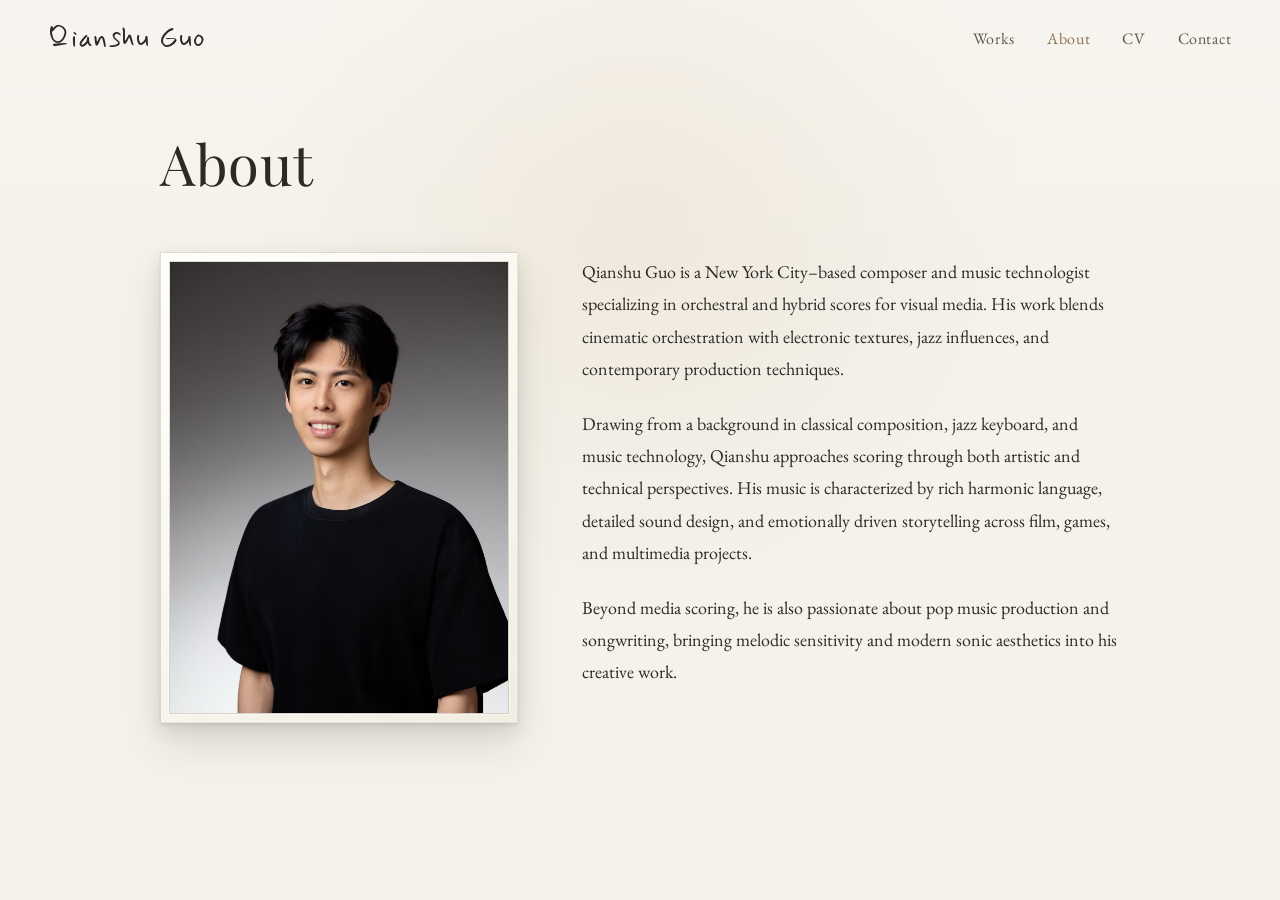
==== about.html @ dd4b8d8b "Refine typography and page atmosphere" ====
<!DOCTYPE html>
<html lang='en'>
<head>
    <title>About — Qianshu Guo</title>
    <meta charset='utf-8'>
    <meta name='viewport' content='width=device-width, initial-scale=1' />
    <meta name='theme-color' content='#f5f2eb'/>
    <link rel="preload" href="assets/fonts/Mynerve-Qianshu.woff2?v=2" as="font" type="font/woff2" crossorigin>
    <link rel="preload" href="assets/fonts/CormorantGaramond-MediumItalic.woff2" as="font" type="font/woff2" crossorigin>
    <link rel="preload" href="assets/fonts/PlayfairDisplay-Regular.woff2" as="font" type="font/woff2" crossorigin>
    <link rel="preload" href="assets/fonts/EBGaramond-Regular.woff2" as="font" type="font/woff2" crossorigin>
    <link href="assets/fonts/fonts.css" rel="stylesheet">
    <link href="assets/site.css" rel="stylesheet">
    <style>
        .site-nav {
            display: flex;
            justify-content: space-between;
            align-items: center;
            padding: 24px 48px;
        }
        .site-nav .name {
            display: inline-block;
            font-family: 'Mynerve', cursive;
            font-size: 17px;
            font-weight: 500;
            letter-spacing: .04em;
            text-decoration: none;
            color: var(--text);
            transform: scale(1.65);
            transform-origin: left center;
            transition: color 0.42s ease;
        }
        .site-nav .name:hover { color: var(--accent-hover); }
        .site-nav .links {
            display: flex;
            gap: 32px;
        }
        .site-nav .links a {
            font-size: 16px;
            color: var(--link);
            text-decoration: none;
            letter-spacing: .04em;
            transition: color 0.42s ease, transform 0.32s ease;
        }
        .site-nav .links a:hover {
            color: var(--accent-hover);
            transform: translateY(-1px);
        }
        .site-nav .links a[aria-current="page"] {
            color: var(--accent);
        }
        .site-nav .links a:focus-visible {
            outline: 1px solid rgba(138, 114, 82, 0.45);
            outline-offset: 4px;
        }

        .page-content {
            max-width: 1040px;
            margin: 0 auto;
            padding: 38px 40px 100px;
        }

        .page-title {
            font-family: 'Playfair Display', serif;
            font-size: clamp(36px, 5vw, 56px);
            font-weight: 400;
            margin-bottom: 42px;
            letter-spacing: .01em;
        }

        .about-layout {
            display: grid;
            grid-template-columns: minmax(250px, 0.8fr) minmax(0, 1.2fr);
            gap: clamp(40px, 5.5vw, 64px);
            align-items: start;
        }

        .about-portrait {
            margin: 0;
            padding: 8px;
            background:
                linear-gradient(
                    145deg,
                    rgba(255, 255, 250, 0.98),
                    rgba(241, 236, 224, 0.92)
                );
            border: 1px solid rgba(65, 58, 48, 0.14);
            border-radius: 1px;
            box-shadow:
                inset 0 1px 0 rgba(255, 255, 255, 0.95),
                inset 0 0 0 1px rgba(255, 255, 255, 0.32),
                0 2px 3px rgba(65, 58, 48, 0.09),
                0 8px 18px rgba(65, 58, 48, 0.11),
                0 22px 44px rgba(65, 58, 48, 0.13);
        }

        .about-portrait img {
            display: block;
            width: 100%;
            height: auto;
            border: 1px solid rgba(49, 44, 38, 0.16);
            box-shadow: 0 0 0 1px rgba(255, 255, 255, 0.42);
        }

        .about-copy {
            padding-top: 4px;
        }

        .about-copy p {
            font-size: 18px;
            line-height: 1.8;
            margin-bottom: 22px;
        }

        .about-copy p:last-child {
            margin-bottom: 0;
        }

        @media (max-width: 760px) {
            .about-layout {
                grid-template-columns: 1fr;
                gap: 36px;
            }

            .about-portrait {
                width: min(100%, 430px);
            }

            .about-copy {
                padding-top: 0;
            }
        }

        @media (max-width: 600px) {
            .site-nav { padding: 20px 24px; }
            .page-content { padding: 32px 24px 80px; }
            .site-nav .links { gap: 20px; }
            .page-title { margin-bottom: 32px; }
            .about-layout { gap: 30px; }
        }

        @media (prefers-reduced-motion: reduce) {
            .site-nav .name,
            .site-nav .links a {
                transition: none;
            }
            .site-nav .links a:hover { transform: none; }
        }
    </style>
</head>
<body class="inner-page">

    <nav class="site-nav">
        <a class="name" href="index.html">Qianshu Guo</a>
        <div class="links">
            <a href="works.html">Works</a>
            <a href="about.html" aria-current="page">About</a>
            <a href="cv.html">CV</a>
            <a href="contact.html">Contact</a>
        </div>
    </nav>

    <div class="page-content">
        <div class="page-title">About</div>
        <div class="about-layout">
            <figure class="about-portrait">
                <img
                    src="assets/pics/26-linkedin-1-ps.jpg"
                    alt="Portrait of Qianshu Guo"
                    width="1280"
                    height="1707"
                    decoding="async"
                >
            </figure>
            <div class="about-copy">
                <p>Qianshu Guo is a New York City–based composer and music technologist specializing in orchestral and hybrid scores for visual media. His work blends cinematic orchestration with electronic textures, jazz influences, and contemporary production techniques.</p>
                <p>Drawing from a background in classical composition, jazz keyboard, and music technology, Qianshu approaches scoring through both artistic and technical perspectives. His music is characterized by rich harmonic language, detailed sound design, and emotionally driven storytelling across film, games, and multimedia projects.</p>
                <p>Beyond media scoring, he is also passionate about pop music production and songwriting, bringing melodic sensitivity and modern sonic aesthetics into his creative work.</p>
            </div>
        </div>
    </div>

</body>
</html>
---- assets/fonts/fonts.css ----
/* Mynerve — handwritten name mark */
@font-face {
    font-family: 'Mynerve';
    src: url('Mynerve-Qianshu.woff2?v=2') format('woff2');
    font-weight: 400;
    font-style: normal;
    font-display: block;
}

/* Playfair Display — headings */
@font-face {
    font-family: 'Playfair Display';
    src: url('PlayfairDisplay-Regular.woff2') format('woff2');
    font-weight: 400;
    font-style: normal;
    font-display: block;
}
@font-face {
    font-family: 'Playfair Display';
    src: url('PlayfairDisplay-Medium.woff2') format('woff2');
    font-weight: 500;
    font-style: normal;
    font-display: block;
}

/* EB Garamond — body */
@font-face {
    font-family: 'EB Garamond';
    src: url('EBGaramond-Regular.woff2') format('woff2');
    font-weight: 400;
    font-style: normal;
    font-display: block;
}
/* Cormorant Garamond — italic accents */
@font-face {
    font-family: 'Cormorant Garamond';
    src: url('CormorantGaramond-MediumItalic.woff2') format('woff2');
    font-weight: 500;
    font-style: italic;
    font-display: block;
}
---- assets/site.css ----
/*
 * Shared page canvas.
 *
 * The background belongs exclusively to the root element. Keeping body
 * transparent prevents short pages from ending in a second, differently
 * blended background layer.
 */
* {
    box-sizing: border-box;
    margin: 0;
    padding: 0;
}

:root {
    --bg: #f5f2eb;
    --text: #2c2a26;
    --muted: #726c63;
    --link: #5f594f;
    --accent: #8a7252;
    --accent-hover: #735c40;
    --border: #d9d1c4;
}

html {
    min-height: 100%;
    background-color: var(--bg);
    background-image: linear-gradient(
        180deg,
        rgba(255, 255, 255, 0.22) 0,
        rgba(255, 255, 255, 0) 280px
    );
    background-repeat: no-repeat;
    background-size: 100% 280px;
}

body {
    min-height: 100vh;
    background: transparent;
    color: var(--text);
    font-family: 'EB Garamond', Georgia, serif;
    font-size: 17px;
    line-height: 1.7;
}

::selection {
    color: var(--text);
    background: rgba(181, 145, 94, .28);
}

::-moz-selection {
    color: var(--text);
    background: rgba(181, 145, 94, .28);
}

/* A quieter echo of the homepage glow for inner-page title areas. */
body.inner-page {
    position: relative;
    isolation: isolate;
}

body.inner-page::before {
    content: "";
    position: absolute;
    z-index: 0;
    top: clamp(-180px, -12vw, -72px);
    left: 50%;
    width: min(78vw, 760px);
    aspect-ratio: 1;
    transform: translateX(-50%);
    border-radius: 50%;
    background: radial-gradient(
        circle,
        rgba(190, 149, 91, .1) 0,
        rgba(190, 149, 91, .045) 40%,
        rgba(190, 149, 91, 0) 72%
    );
    pointer-events: none;
}

body.inner-page > .site-nav,
body.inner-page > .page-content,
body.inner-page > .cv-page {
    position: relative;
    z-index: 1;
}

body.inner-page > .page-content,
body.inner-page > .cv-page {
    animation: inner-page-arrive .48s cubic-bezier(.22, .72, .28, 1);
}

@keyframes inner-page-arrive {
    from {
        opacity: 0;
        transform: translateY(8px);
    }
    to {
        opacity: 1;
        transform: translateY(0);
    }
}

@media (prefers-reduced-motion: reduce) {
    body.inner-page > .page-content,
    body.inner-page > .cv-page {
        animation: none;
    }
}

@media print {
    body.inner-page::before {
        display: none;
    }

    body.inner-page > .page-content,
    body.inner-page > .cv-page {
        animation: none;
    }
}
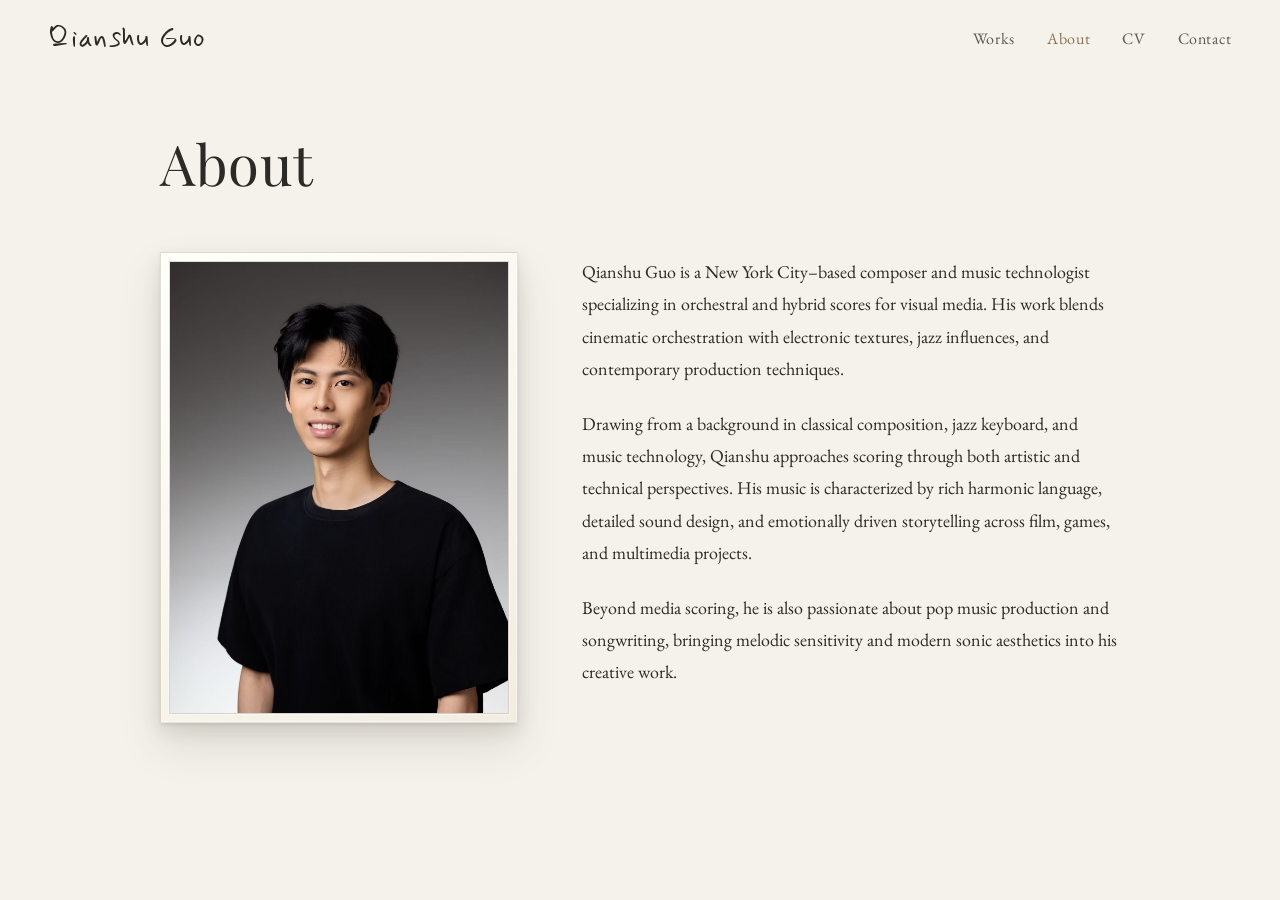
==== commit 1b993e02: "Refine page motion and responsive navigation" ====
--- a/about.html
+++ b/about.html
@@ -133,10 +133,30 @@
 
         @media (max-width: 600px) {
             .site-nav { padding: 20px 24px; }
+            .site-nav .name { transform: scale(1.4); }
             .page-content { padding: 32px 24px 80px; }
             .site-nav .links { gap: 20px; }
             .page-title { margin-bottom: 32px; }
             .about-layout { gap: 30px; }
+        }
+
+        @media (max-width: 420px) {
+            .site-nav {
+                flex-direction: column;
+                justify-content: center;
+                gap: 12px;
+                padding: 18px 16px;
+            }
+            .site-nav .name {
+                transform: scale(1.25);
+                transform-origin: center;
+            }
+            .site-nav .links {
+                width: 100%;
+                justify-content: center;
+                gap: clamp(12px, 4.5vw, 18px);
+            }
+            .site-nav .links a { font-size: 15px; }
         }
 
         @media (prefers-reduced-motion: reduce) {
--- a/assets/site.css
+++ b/assets/site.css
@@ -24,13 +24,6 @@
 html {
     min-height: 100%;
     background-color: var(--bg);
-    background-image: linear-gradient(
-        180deg,
-        rgba(255, 255, 255, 0.22) 0,
-        rgba(255, 255, 255, 0) 280px
-    );
-    background-repeat: no-repeat;
-    background-size: 100% 280px;
 }
 
 body {
@@ -52,29 +45,55 @@
     background: rgba(181, 145, 94, .28);
 }
 
-/* A quieter echo of the homepage glow for inner-page title areas. */
-body.inner-page {
+/*
+ * Shared name glow. The anchor is placed before the rest of the page
+ * content, so the animated light remains underneath every text/control
+ * layer while staying centered on the name.
+ */
+.name-glow-anchor {
     position: relative;
     isolation: isolate;
 }
 
-body.inner-page::before {
+.name-glow-anchor::before {
     content: "";
     position: absolute;
     z-index: 0;
-    top: clamp(-180px, -12vw, -72px);
+    top: 50%;
     left: 50%;
-    width: min(78vw, 760px);
+    width: min(88vw, 920px);
     aspect-ratio: 1;
-    transform: translateX(-50%);
+    transform: translate(-50%, -50%) scale(.04);
+    transform-origin: center;
+    opacity: 0;
     border-radius: 50%;
     background: radial-gradient(
         circle,
-        rgba(190, 149, 91, .1) 0,
-        rgba(190, 149, 91, .045) 40%,
+        rgba(190, 149, 91, .25) 0,
+        rgba(190, 149, 91, .11) 38%,
         rgba(190, 149, 91, 0) 72%
     );
     pointer-events: none;
+    animation: name-glow-radiate .72s cubic-bezier(.16, .7, .2, 1) 0s both;
+}
+
+.name-glow-anchor > h1 {
+    position: relative;
+    z-index: 1;
+}
+
+@keyframes name-glow-radiate {
+    0% {
+        opacity: 0;
+        transform: translate(-50%, -50%) scale(.04);
+    }
+    2% {
+        opacity: .78;
+    }
+    100% {
+        opacity: 1;
+        transform: translate(-50%, -50%) scale(1);
+    }
 }
 
 body.inner-page > .site-nav,
@@ -86,13 +105,13 @@
 
 body.inner-page > .page-content,
 body.inner-page > .cv-page {
-    animation: inner-page-arrive .48s cubic-bezier(.22, .72, .28, 1);
+    animation: inner-page-arrive .38s cubic-bezier(.22, .72, .28, 1);
 }
 
 @keyframes inner-page-arrive {
     from {
         opacity: 0;
-        transform: translateY(8px);
+        transform: translateY(4px);
     }
     to {
         opacity: 1;
@@ -101,6 +120,12 @@
 }
 
 @media (prefers-reduced-motion: reduce) {
+    .name-glow-anchor::before {
+        animation: none;
+        opacity: 1;
+        transform: translate(-50%, -50%) scale(1);
+    }
+
     body.inner-page > .page-content,
     body.inner-page > .cv-page {
         animation: none;
@@ -108,7 +133,7 @@
 }
 
 @media print {
-    body.inner-page::before {
+    .name-glow-anchor::before {
         display: none;
     }
 
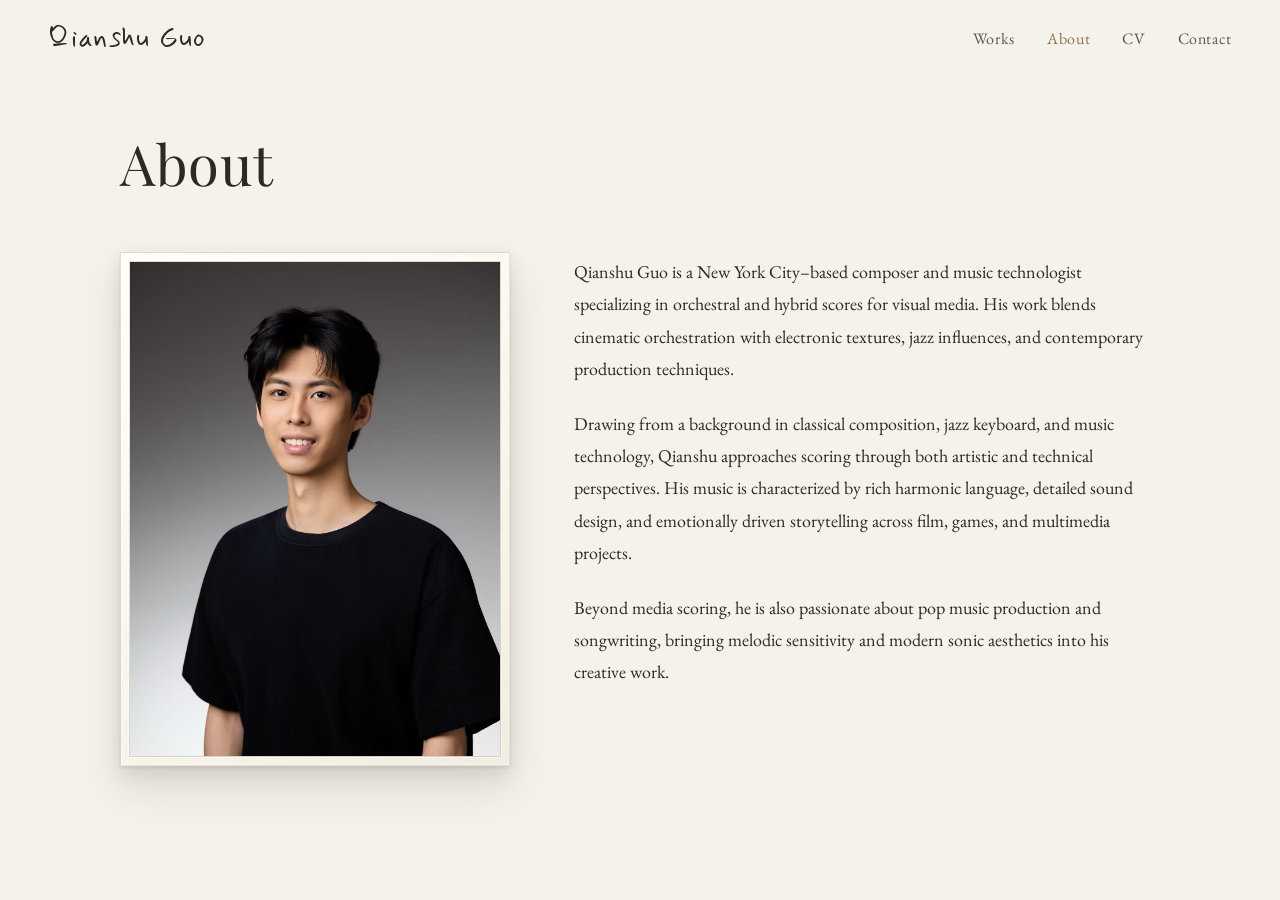
==== commit f1de1ef3: "Refine works portfolio layout" ====
--- a/about.html
+++ b/about.html
@@ -9,6 +9,7 @@
     <link rel="preload" href="assets/fonts/CormorantGaramond-MediumItalic.woff2" as="font" type="font/woff2" crossorigin>
     <link rel="preload" href="assets/fonts/PlayfairDisplay-Regular.woff2" as="font" type="font/woff2" crossorigin>
     <link rel="preload" href="assets/fonts/EBGaramond-Regular.woff2" as="font" type="font/woff2" crossorigin>
+    <link rel="preload" href="assets/pics/26-linkedin-1-ps.jpg" as="image">
     <link href="assets/fonts/fonts.css" rel="stylesheet">
     <link href="assets/site.css" rel="stylesheet">
     <style>
@@ -55,7 +56,7 @@
         }
 
         .page-content {
-            max-width: 1040px;
+            max-width: 1120px;
             margin: 0 auto;
             padding: 38px 40px 100px;
         }
@@ -98,8 +99,14 @@
             display: block;
             width: 100%;
             height: auto;
+            opacity: 0;
             border: 1px solid rgba(49, 44, 38, 0.16);
             box-shadow: 0 0 0 1px rgba(255, 255, 255, 0.42);
+            transition: opacity 0.3s ease;
+        }
+
+        .about-portrait img.is-ready {
+            opacity: 1;
         }
 
         .about-copy {
@@ -161,7 +168,8 @@
 
         @media (prefers-reduced-motion: reduce) {
             .site-nav .name,
-            .site-nav .links a {
+            .site-nav .links a,
+            .about-portrait img {
                 transition: none;
             }
             .site-nav .links a:hover { transform: none; }
@@ -190,6 +198,7 @@
                     width="1280"
                     height="1707"
                     decoding="async"
+                    fetchpriority="high"
                 >
             </figure>
             <div class="about-copy">
@@ -200,5 +209,29 @@
         </div>
     </div>
 
+    <noscript>
+        <style>.about-portrait img { opacity: 1; }</style>
+    </noscript>
+    <script>
+        const portrait = document.querySelector('.about-portrait img');
+
+        const revealPortrait = () => {
+            requestAnimationFrame(() => portrait.classList.add('is-ready'));
+        };
+
+        if ('decode' in portrait) {
+            portrait.decode().then(revealPortrait).catch(() => {
+                if (portrait.complete && portrait.naturalWidth) {
+                    revealPortrait();
+                } else {
+                    portrait.addEventListener('load', revealPortrait, { once: true });
+                }
+            });
+        } else if (portrait.complete && portrait.naturalWidth) {
+            revealPortrait();
+        } else {
+            portrait.addEventListener('load', revealPortrait, { once: true });
+        }
+    </script>
 </body>
 </html>
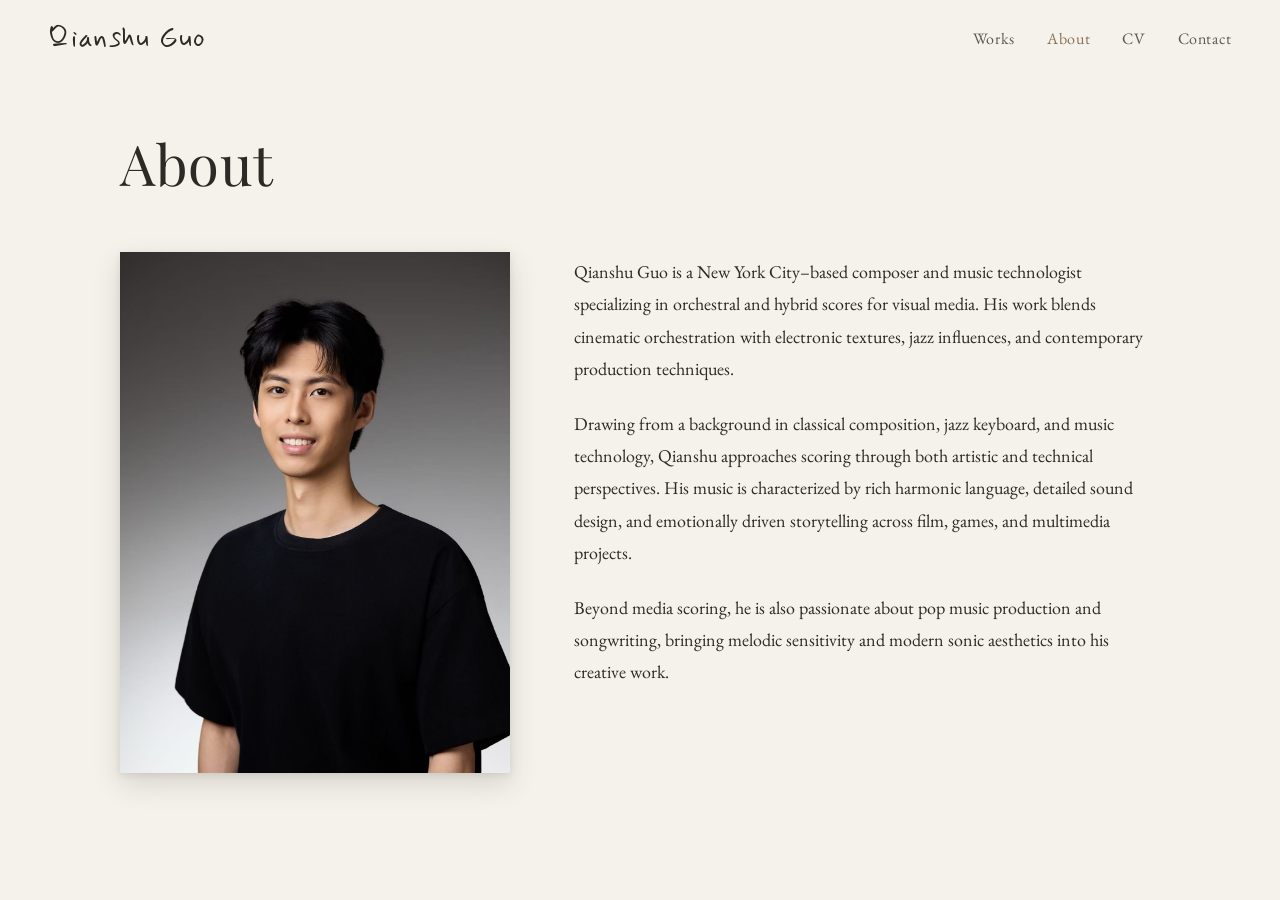
==== commit f9cd4b9f: "Refine shared styles and media fallbacks" ====
--- a/about.html
+++ b/about.html
@@ -6,55 +6,12 @@
     <meta name='viewport' content='width=device-width, initial-scale=1' />
     <meta name='theme-color' content='#f5f2eb'/>
     <link rel="preload" href="assets/fonts/Mynerve-Qianshu.woff2?v=2" as="font" type="font/woff2" crossorigin>
-    <link rel="preload" href="assets/fonts/CormorantGaramond-MediumItalic.woff2" as="font" type="font/woff2" crossorigin>
     <link rel="preload" href="assets/fonts/PlayfairDisplay-Regular.woff2" as="font" type="font/woff2" crossorigin>
     <link rel="preload" href="assets/fonts/EBGaramond-Regular.woff2" as="font" type="font/woff2" crossorigin>
     <link rel="preload" href="assets/pics/26-linkedin-1-ps.jpg" as="image">
     <link href="assets/fonts/fonts.css" rel="stylesheet">
     <link href="assets/site.css" rel="stylesheet">
     <style>
-        .site-nav {
-            display: flex;
-            justify-content: space-between;
-            align-items: center;
-            padding: 24px 48px;
-        }
-        .site-nav .name {
-            display: inline-block;
-            font-family: 'Mynerve', cursive;
-            font-size: 17px;
-            font-weight: 500;
-            letter-spacing: .04em;
-            text-decoration: none;
-            color: var(--text);
-            transform: scale(1.65);
-            transform-origin: left center;
-            transition: color 0.42s ease;
-        }
-        .site-nav .name:hover { color: var(--accent-hover); }
-        .site-nav .links {
-            display: flex;
-            gap: 32px;
-        }
-        .site-nav .links a {
-            font-size: 16px;
-            color: var(--link);
-            text-decoration: none;
-            letter-spacing: .04em;
-            transition: color 0.42s ease, transform 0.32s ease;
-        }
-        .site-nav .links a:hover {
-            color: var(--accent-hover);
-            transform: translateY(-1px);
-        }
-        .site-nav .links a[aria-current="page"] {
-            color: var(--accent);
-        }
-        .site-nav .links a:focus-visible {
-            outline: 1px solid rgba(138, 114, 82, 0.45);
-            outline-offset: 4px;
-        }
-
         .page-content {
             max-width: 1120px;
             margin: 0 auto;
@@ -77,22 +34,9 @@
         }
 
         .about-portrait {
-            margin: 0;
-            padding: 8px;
-            background:
-                linear-gradient(
-                    145deg,
-                    rgba(255, 255, 250, 0.98),
-                    rgba(241, 236, 224, 0.92)
-                );
-            border: 1px solid rgba(65, 58, 48, 0.14);
-            border-radius: 1px;
             box-shadow:
-                inset 0 1px 0 rgba(255, 255, 255, 0.95),
-                inset 0 0 0 1px rgba(255, 255, 255, 0.32),
-                0 2px 3px rgba(65, 58, 48, 0.09),
-                0 8px 18px rgba(65, 58, 48, 0.11),
-                0 22px 44px rgba(65, 58, 48, 0.13);
+                0 2px 7px rgba(65, 58, 48, 0.10),
+                0 11px 26px rgba(65, 58, 48, 0.16);
         }
 
         .about-portrait img {
@@ -100,8 +44,6 @@
             width: 100%;
             height: auto;
             opacity: 0;
-            border: 1px solid rgba(49, 44, 38, 0.16);
-            box-shadow: 0 0 0 1px rgba(255, 255, 255, 0.42);
             transition: opacity 0.3s ease;
         }
 
@@ -139,40 +81,15 @@
         }
 
         @media (max-width: 600px) {
-            .site-nav { padding: 20px 24px; }
-            .site-nav .name { transform: scale(1.4); }
             .page-content { padding: 32px 24px 80px; }
-            .site-nav .links { gap: 20px; }
             .page-title { margin-bottom: 32px; }
             .about-layout { gap: 30px; }
         }
 
-        @media (max-width: 420px) {
-            .site-nav {
-                flex-direction: column;
-                justify-content: center;
-                gap: 12px;
-                padding: 18px 16px;
-            }
-            .site-nav .name {
-                transform: scale(1.25);
-                transform-origin: center;
-            }
-            .site-nav .links {
-                width: 100%;
-                justify-content: center;
-                gap: clamp(12px, 4.5vw, 18px);
-            }
-            .site-nav .links a { font-size: 15px; }
-        }
-
         @media (prefers-reduced-motion: reduce) {
-            .site-nav .name,
-            .site-nav .links a,
             .about-portrait img {
                 transition: none;
             }
-            .site-nav .links a:hover { transform: none; }
         }
     </style>
 </head>
--- a/assets/site.css
+++ b/assets/site.css
@@ -33,6 +33,59 @@
     font-family: 'EB Garamond', Georgia, serif;
     font-size: 17px;
     line-height: 1.7;
+}
+
+.site-nav {
+    display: flex;
+    justify-content: space-between;
+    align-items: center;
+    padding: 24px 48px;
+}
+
+.site-nav .name {
+    display: inline-block;
+    font-family: 'Mynerve', cursive;
+    font-size: 17px;
+    font-weight: 400;
+    letter-spacing: .04em;
+    text-decoration: none;
+    color: var(--text);
+    transform: scale(1.65);
+    transform-origin: left center;
+    transition: color 0.42s ease;
+}
+
+.site-nav .name:hover {
+    color: var(--accent-hover);
+}
+
+.site-nav .links {
+    display: flex;
+    align-items: center;
+    gap: 32px;
+}
+
+.site-nav .links a {
+    font-family: 'EB Garamond', Georgia, serif;
+    font-size: 16px;
+    color: var(--link);
+    text-decoration: none;
+    letter-spacing: .04em;
+    transition: color 0.42s ease, transform 0.32s ease;
+}
+
+.site-nav .links a:hover {
+    color: var(--accent-hover);
+    transform: translateY(-1px);
+}
+
+.site-nav .links a[aria-current="page"] {
+    color: var(--accent);
+}
+
+.site-nav .links a:focus-visible {
+    outline: 1px solid rgba(138, 114, 82, 0.45);
+    outline-offset: 4px;
 }
 
 ::selection {
@@ -120,6 +173,15 @@
 }
 
 @media (prefers-reduced-motion: reduce) {
+    .site-nav .name,
+    .site-nav .links a {
+        transition: none;
+    }
+
+    .site-nav .links a:hover {
+        transform: none;
+    }
+
     .name-glow-anchor::before {
         animation: none;
         opacity: 1;
@@ -132,6 +194,44 @@
     }
 }
 
+@media (max-width: 600px) {
+    .site-nav {
+        padding: 20px 24px;
+    }
+
+    .site-nav .name {
+        transform: scale(1.4);
+    }
+
+    .site-nav .links {
+        gap: 20px;
+    }
+}
+
+@media (max-width: 420px) {
+    .site-nav {
+        flex-direction: column;
+        justify-content: center;
+        gap: 12px;
+        padding: 18px 16px;
+    }
+
+    .site-nav .name {
+        transform: scale(1.25);
+        transform-origin: center;
+    }
+
+    .site-nav .links {
+        width: 100%;
+        justify-content: center;
+        gap: clamp(12px, 4.5vw, 18px);
+    }
+
+    .site-nav .links a {
+        font-size: 15px;
+    }
+}
+
 @media print {
     .name-glow-anchor::before {
         display: none;
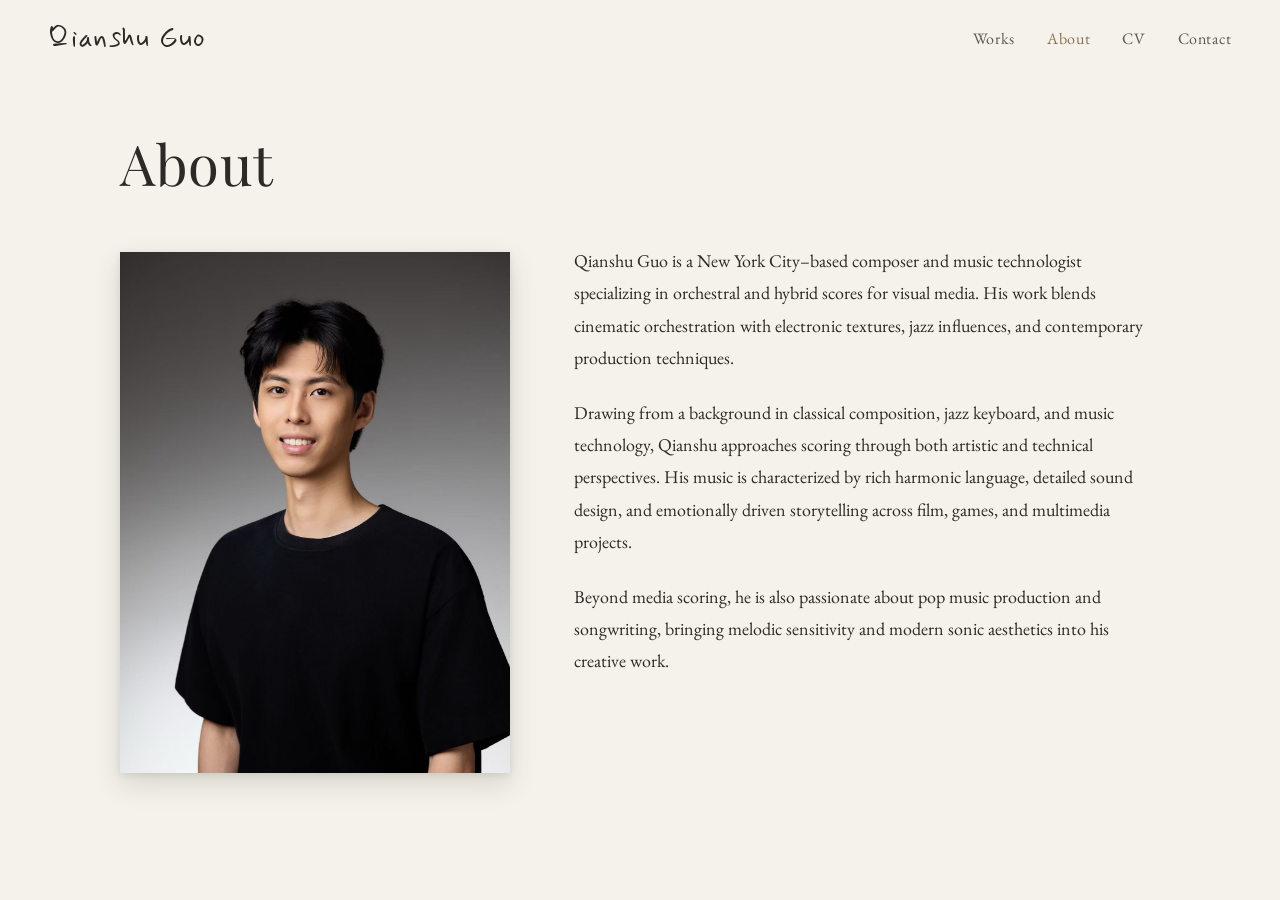
==== commit 9ca528b5: "Align responsive navigation and about copy" ====
--- a/about.html
+++ b/about.html
@@ -52,7 +52,7 @@
         }
 
         .about-copy {
-            padding-top: 4px;
+            margin-top: -7px;
         }
 
         .about-copy p {
@@ -76,7 +76,7 @@
             }
 
             .about-copy {
-                padding-top: 0;
+                margin-top: 0;
             }
         }
 
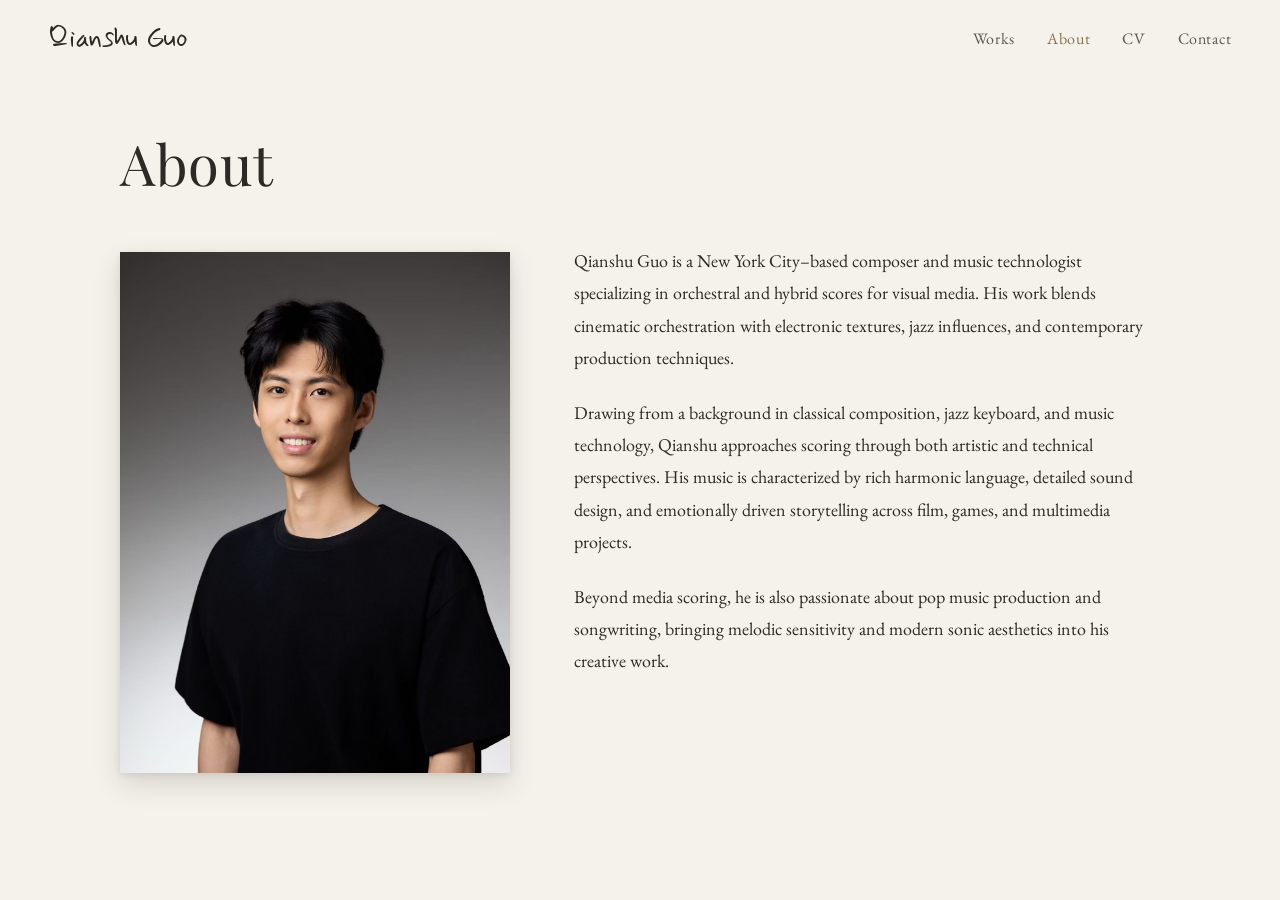
==== commit d71b1913: "Make homepage animation more visible" ====
--- a/about.html
+++ b/about.html
@@ -10,7 +10,7 @@
     <link rel="preload" href="assets/fonts/EBGaramond-Regular.woff2" as="font" type="font/woff2" crossorigin>
     <link rel="preload" href="assets/pics/26-linkedin-1-ps.jpg" as="image">
     <link href="assets/fonts/fonts.css" rel="stylesheet">
-    <link href="assets/site.css" rel="stylesheet">
+    <link href="assets/site.css?v=3" rel="stylesheet">
     <style>
         .page-content {
             max-width: 1120px;
--- a/assets/site.css
+++ b/assets/site.css
@@ -47,7 +47,7 @@
     font-family: 'Mynerve', cursive;
     font-size: 17px;
     font-weight: 400;
-    letter-spacing: .04em;
+    letter-spacing: -.02em;
     text-decoration: none;
     color: var(--text);
     transform: scale(1.65);
@@ -122,12 +122,12 @@
     border-radius: 50%;
     background: radial-gradient(
         circle,
-        rgba(190, 149, 91, .25) 0,
-        rgba(190, 149, 91, .11) 38%,
+        rgba(190, 149, 91, .36) 0,
+        rgba(190, 149, 91, .17) 38%,
         rgba(190, 149, 91, 0) 72%
     );
     pointer-events: none;
-    animation: name-glow-radiate .72s cubic-bezier(.16, .7, .2, 1) 0s both;
+    animation: name-glow-radiate 1.6s cubic-bezier(.16, .7, .2, 1) .12s both;
 }
 
 .name-glow-anchor > h1 {
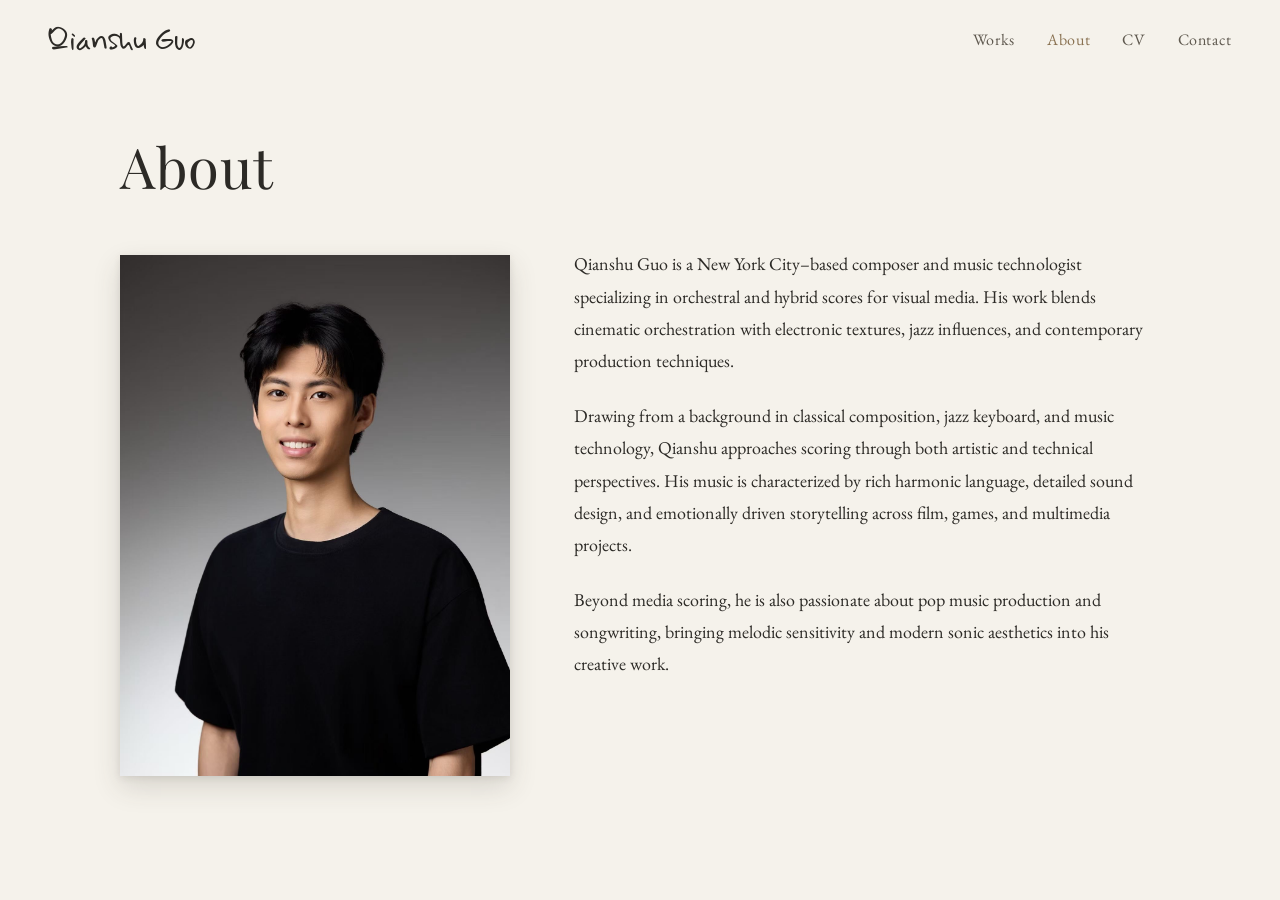
==== commit cf4f97aa: "Fix cross-browser name wordmark" ====
--- a/about.html
+++ b/about.html
@@ -5,12 +5,12 @@
     <meta charset='utf-8'>
     <meta name='viewport' content='width=device-width, initial-scale=1' />
     <meta name='theme-color' content='#f5f2eb'/>
-    <link rel="preload" href="assets/fonts/Mynerve-Qianshu.woff2?v=2" as="font" type="font/woff2" crossorigin>
+    <link rel="preload" href="assets/fonts/Mynerve-Qianshu-Wordmark.woff2?v=4" as="font" type="font/woff2" crossorigin>
     <link rel="preload" href="assets/fonts/PlayfairDisplay-Regular.woff2" as="font" type="font/woff2" crossorigin>
     <link rel="preload" href="assets/fonts/EBGaramond-Regular.woff2" as="font" type="font/woff2" crossorigin>
     <link rel="preload" href="assets/pics/26-linkedin-1-ps.jpg" as="image">
-    <link href="assets/fonts/fonts.css" rel="stylesheet">
-    <link href="assets/site.css?v=3" rel="stylesheet">
+    <link href="assets/fonts/fonts.css?v=4" rel="stylesheet">
+    <link href="assets/site.css?v=5" rel="stylesheet">
     <style>
         .page-content {
             max-width: 1120px;
--- a/assets/fonts/fonts.css
+++ b/assets/fonts/fonts.css
@@ -1,7 +1,7 @@
-/* Mynerve — handwritten name mark */
+/* Mynerve — deterministic handwritten name mark */
 @font-face {
     font-family: 'Mynerve';
-    src: url('Mynerve-Qianshu.woff2?v=2') format('woff2');
+    src: url('Mynerve-Qianshu-Wordmark.woff2?v=4') format('woff2');
     font-weight: 400;
     font-style: normal;
     font-display: block;
--- a/assets/site.css
+++ b/assets/site.css
@@ -45,13 +45,13 @@
 .site-nav .name {
     display: inline-block;
     font-family: 'Mynerve', cursive;
-    font-size: 17px;
+    font-size: 32px;
     font-weight: 400;
-    letter-spacing: -.02em;
+    line-height: 1;
+    letter-spacing: normal;
+    font-feature-settings: "liga" 1;
     text-decoration: none;
     color: var(--text);
-    transform: scale(1.65);
-    transform-origin: left center;
     transition: color 0.42s ease;
 }
 
@@ -200,7 +200,7 @@
     }
 
     .site-nav .name {
-        transform: scale(1.4);
+        font-size: 28px;
     }
 
     .site-nav .links {
@@ -217,8 +217,7 @@
     }
 
     .site-nav .name {
-        transform: scale(1.25);
-        transform-origin: center;
+        font-size: 24px;
     }
 
     .site-nav .links {
